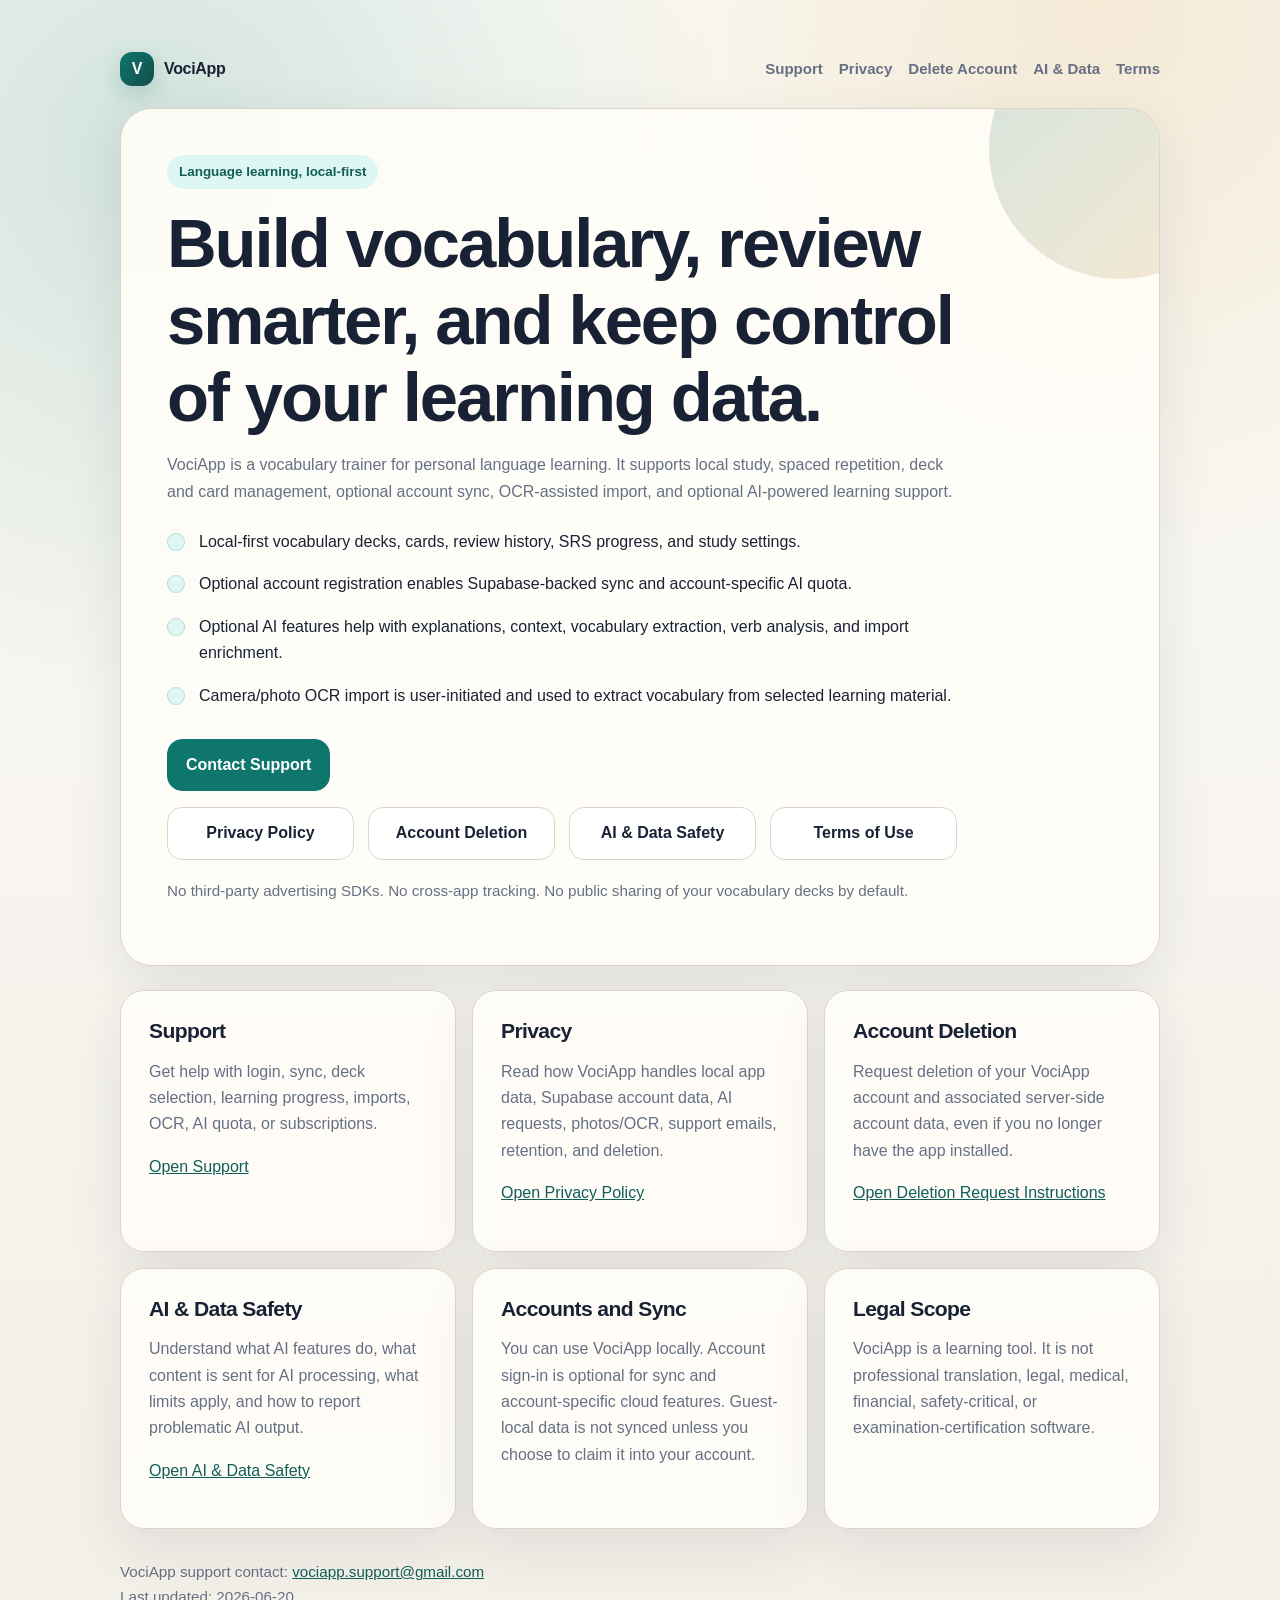
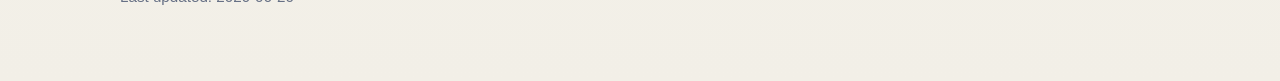
==== index.html @ ee8b1ba9 "Create VociApp support site" ====
<!doctype html>
<html lang="en">
<head>
    <meta charset="utf-8">
    <meta name="viewport" content="width=device-width, initial-scale=1">
    <meta name="description" content="VociApp support, privacy, AI, account deletion, and legal information.">
    <title>VociApp Support</title>
    <link rel="stylesheet" href="styles.css">
</head>
<body>
    <main class="wrap">
        <nav class="nav" aria-label="Main navigation">
            <a class="brand" href="index.html"><span class="brand-mark">V</span><span>VociApp</span></a>
            <div class="nav-links">
                <a href="support.html">Support</a>
                <a href="privacy-policy.html">Privacy</a>
                <a href="account-deletion.html">Delete Account</a>
                <a href="ai-and-data.html">AI & Data</a>
                <a href="terms.html">Terms</a>
            </div>
        </nav>

        <section class="hero">
            <div class="hero-copy">
                <span class="eyebrow">Language learning, local-first</span>
                <h1>Build vocabulary, review smarter, and keep control of your learning data.</h1>
                <p class="muted">VociApp is a vocabulary trainer for personal language learning. It supports local study, spaced repetition, deck and card management, optional account sync, OCR-assisted import, and optional AI-powered learning support.</p>

                <div class="feature-list">
                    <div class="feature-row"><span class="feature-dot"></span><div>Local-first vocabulary decks, cards, review history, SRS progress, and study settings.</div></div>
                    <div class="feature-row"><span class="feature-dot"></span><div>Optional account registration enables Supabase-backed sync and account-specific AI quota.</div></div>
                    <div class="feature-row"><span class="feature-dot"></span><div>Optional AI features help with explanations, context, vocabulary extraction, verb analysis, and import enrichment.</div></div>
                    <div class="feature-row"><span class="feature-dot"></span><div>Camera/photo OCR import is user-initiated and used to extract vocabulary from selected learning material.</div></div>
                </div>

                <div class="actions">
                    <div class="primary-action">
                        <a class="button primary" href="mailto:vociapp.support@gmail.com">Contact Support</a>
                    </div>
                    <div class="secondary-actions">
                        <a class="button" href="privacy-policy.html">Privacy Policy</a>
                        <a class="button" href="account-deletion.html">Account Deletion</a>
                        <a class="button" href="ai-and-data.html">AI & Data Safety</a>
                        <a class="button" href="terms.html">Terms of Use</a>
                    </div>
                </div>

                <p class="micro-note">No third-party advertising SDKs. No cross-app tracking. No public sharing of your vocabulary decks by default.</p>
            </div>
        </section>

        <section class="grid">
            <article class="card">
                <h2>Support</h2>
                <p class="muted">Get help with login, sync, deck selection, learning progress, imports, OCR, AI quota, or subscriptions.</p>
                <p><a href="support.html">Open Support</a></p>
            </article>

            <article class="card">
                <h2>Privacy</h2>
                <p class="muted">Read how VociApp handles local app data, Supabase account data, AI requests, photos/OCR, support emails, retention, and deletion.</p>
                <p><a href="privacy-policy.html">Open Privacy Policy</a></p>
            </article>

            <article class="card">
                <h2>Account Deletion</h2>
                <p class="muted">Request deletion of your VociApp account and associated server-side account data, even if you no longer have the app installed.</p>
                <p><a href="account-deletion.html">Open Deletion Request Instructions</a></p>
            </article>

            <article class="card">
                <h2>AI & Data Safety</h2>
                <p class="muted">Understand what AI features do, what content is sent for AI processing, what limits apply, and how to report problematic AI output.</p>
                <p><a href="ai-and-data.html">Open AI & Data Safety</a></p>
            </article>

            <article class="card">
                <h2>Accounts and Sync</h2>
                <p class="muted">You can use VociApp locally. Account sign-in is optional for sync and account-specific cloud features. Guest-local data is not synced unless you choose to claim it into your account.</p>
            </article>

            <article class="card">
                <h2>Legal Scope</h2>
                <p class="muted">VociApp is a learning tool. It is not professional translation, legal, medical, financial, safety-critical, or examination-certification software.</p>
            </article>
        </section>

        <footer>
            VociApp support contact: <a href="mailto:vociapp.support@gmail.com">vociapp.support@gmail.com</a><br>
            Last updated: 2026-06-20
        </footer>
    </main>
</body>
</html>
---- styles.css ----
:root {
    color-scheme: light;
    --bg: #f2efe7;
    --panel: #fffdf8;
    --panel-strong: #111827;
    --text: #192235;
    --muted: #667085;
    --line: #ddd5c8;
    --accent: #0f766e;
    --accent-strong: #115e59;
    --accent-soft: #dff7f3;
    --gold: #c98213;
    --danger-soft: #fff1f2;
    --danger: #be123c;
    --shadow: rgba(25, 34, 53, 0.09);
}

* {
    box-sizing: border-box;
}

html {
    scroll-behavior: smooth;
}

body {
    margin: 0;
    font-family: ui-sans-serif, -apple-system, BlinkMacSystemFont, "Segoe UI", sans-serif;
    color: var(--text);
    background:
        radial-gradient(circle at 12% 8%, rgba(15, 118, 110, 0.17), transparent 30%),
        radial-gradient(circle at 86% 0%, rgba(201, 130, 19, 0.14), transparent 28%),
        linear-gradient(180deg, #fbfaf5 0%, var(--bg) 100%);
    line-height: 1.65;
}

a {
    color: var(--accent-strong);
}

.wrap {
    max-width: 1080px;
    margin: 0 auto;
    padding: 52px 20px 72px;
}

.nav {
    display: flex;
    align-items: center;
    justify-content: space-between;
    gap: 18px;
    margin-bottom: 22px;
}

.brand {
    display: inline-flex;
    align-items: center;
    gap: 10px;
    color: var(--text);
    text-decoration: none;
    font-weight: 800;
    letter-spacing: -0.02em;
}

.brand-mark {
    width: 34px;
    height: 34px;
    display: inline-grid;
    place-items: center;
    border-radius: 12px;
    color: #fff;
    background: linear-gradient(135deg, var(--accent), #134e4a);
    box-shadow: 0 8px 22px rgba(15, 118, 110, 0.22);
}

.nav-links {
    display: flex;
    flex-wrap: wrap;
    justify-content: flex-end;
    gap: 10px 16px;
    font-size: 0.94rem;
}

.nav-links a {
    color: var(--muted);
    text-decoration: none;
    font-weight: 700;
}

.hero,
.card,
.notice {
    background: rgba(255, 253, 248, 0.92);
    border: 1px solid var(--line);
    box-shadow: 0 18px 55px var(--shadow);
    backdrop-filter: blur(8px);
}

.hero {
    border-radius: 32px;
    padding: clamp(28px, 5vw, 46px);
    overflow: hidden;
    position: relative;
}

.hero::after {
    content: "";
    position: absolute;
    width: 260px;
    height: 260px;
    right: -90px;
    top: -90px;
    border-radius: 999px;
    background: linear-gradient(135deg, rgba(15, 118, 110, 0.18), rgba(201, 130, 19, 0.16));
    pointer-events: none;
}

.card,
.notice {
    border-radius: 24px;
    padding: 28px;
}

.notice {
    margin-top: 24px;
    background: rgba(223, 247, 243, 0.75);
}

.notice.warning {
    background: var(--danger-soft);
    border-color: rgba(190, 18, 60, 0.22);
}

.hero-copy {
    max-width: 790px;
    position: relative;
    z-index: 1;
}

.eyebrow {
    display: inline-block;
    padding: 6px 12px;
    border-radius: 999px;
    background: var(--accent-soft);
    color: var(--accent-strong);
    font-size: 0.84rem;
    font-weight: 800;
    margin-bottom: 16px;
}

h1,
h2,
h3 {
    line-height: 1.12;
    margin: 0 0 16px;
    letter-spacing: -0.03em;
}

h1 {
    font-size: clamp(2.15rem, 6vw, 4.3rem);
}

h2 {
    font-size: 1.32rem;
}

h3 {
    font-size: 1.05rem;
    margin-top: 24px;
}

.stacked h2 {
    margin-top: 30px;
    padding-top: 26px;
    border-top: 1px solid var(--line);
}

p,
ul,
ol {
    margin: 0 0 16px;
}

ul,
ol {
    padding-left: 22px;
}

li + li {
    margin-top: 6px;
}

.muted,
.meta,
.micro-note,
footer {
    color: var(--muted);
}

.meta {
    margin-bottom: 24px;
}

.actions,
.grid,
.feature-list,
.table-grid {
    display: grid;
    gap: 16px;
}

.actions {
    margin-top: 30px;
}

.primary-action {
    display: flex;
    justify-content: flex-start;
}

.secondary-actions {
    display: grid;
    grid-template-columns: repeat(auto-fit, minmax(175px, 1fr));
    gap: 14px;
}

.grid {
    grid-template-columns: repeat(auto-fit, minmax(255px, 1fr));
    margin-top: 24px;
}

.feature-list {
    margin-top: 24px;
}

.feature-row {
    display: grid;
    grid-template-columns: 20px 1fr;
    gap: 12px;
    align-items: start;
}

.feature-dot {
    width: 18px;
    height: 18px;
    border-radius: 999px;
    background: var(--accent-soft);
    border: 1px solid rgba(15, 118, 110, 0.22);
    position: relative;
    top: 4px;
}

.legal-links {
    display: flex;
    flex-wrap: wrap;
    gap: 14px;
    margin-top: 16px;
}

.legal-links a,
.secondary-link {
    color: var(--accent-strong);
    text-decoration: none;
    font-weight: 800;
}

.secondary-link {
    display: inline-block;
    margin-bottom: 24px;
}

.button,
.cta {
    display: inline-flex;
    align-items: center;
    justify-content: center;
    min-height: 48px;
    padding: 12px 18px;
    border-radius: 15px;
    text-decoration: none;
    font-weight: 800;
}

.button {
    border: 1px solid var(--line);
    color: var(--text);
    background: #fff;
}

.button.primary,
.cta {
    background: var(--accent);
    border: 1px solid var(--accent);
    color: #fff;
}

.badge {
    display: inline-flex;
    align-items: center;
    gap: 8px;
    border-radius: 999px;
    background: #fff;
    border: 1px solid var(--line);
    padding: 7px 11px;
    font-size: 0.86rem;
    font-weight: 800;
    color: var(--accent-strong);
    margin: 4px 6px 4px 0;
}

.table-grid {
    grid-template-columns: minmax(160px, 0.8fr) minmax(220px, 1.2fr) minmax(220px, 1.2fr);
    border: 1px solid var(--line);
    border-radius: 18px;
    overflow: hidden;
    gap: 0;
    margin: 18px 0;
}

.table-grid > div {
    padding: 14px;
    border-bottom: 1px solid var(--line);
    background: #fff;
}

.table-grid > div:nth-child(3n+1) {
    font-weight: 800;
    background: #fbfaf5;
}

.table-grid > div:nth-last-child(-n+3) {
    border-bottom: 0;
}

.micro-note {
    margin-top: 18px;
    font-size: 0.95rem;
}

footer {
    margin-top: 30px;
    font-size: 0.95rem;
}

@media (max-width: 760px) {
    .nav {
        align-items: flex-start;
        flex-direction: column;
    }

    .nav-links {
        justify-content: flex-start;
    }

    .secondary-actions,
    .table-grid {
        grid-template-columns: 1fr;
    }

    .table-grid > div,
    .table-grid > div:nth-last-child(-n+3) {
        border-bottom: 1px solid var(--line);
    }

    .hero,
    .card,
    .notice {
        padding: 24px;
    }
}
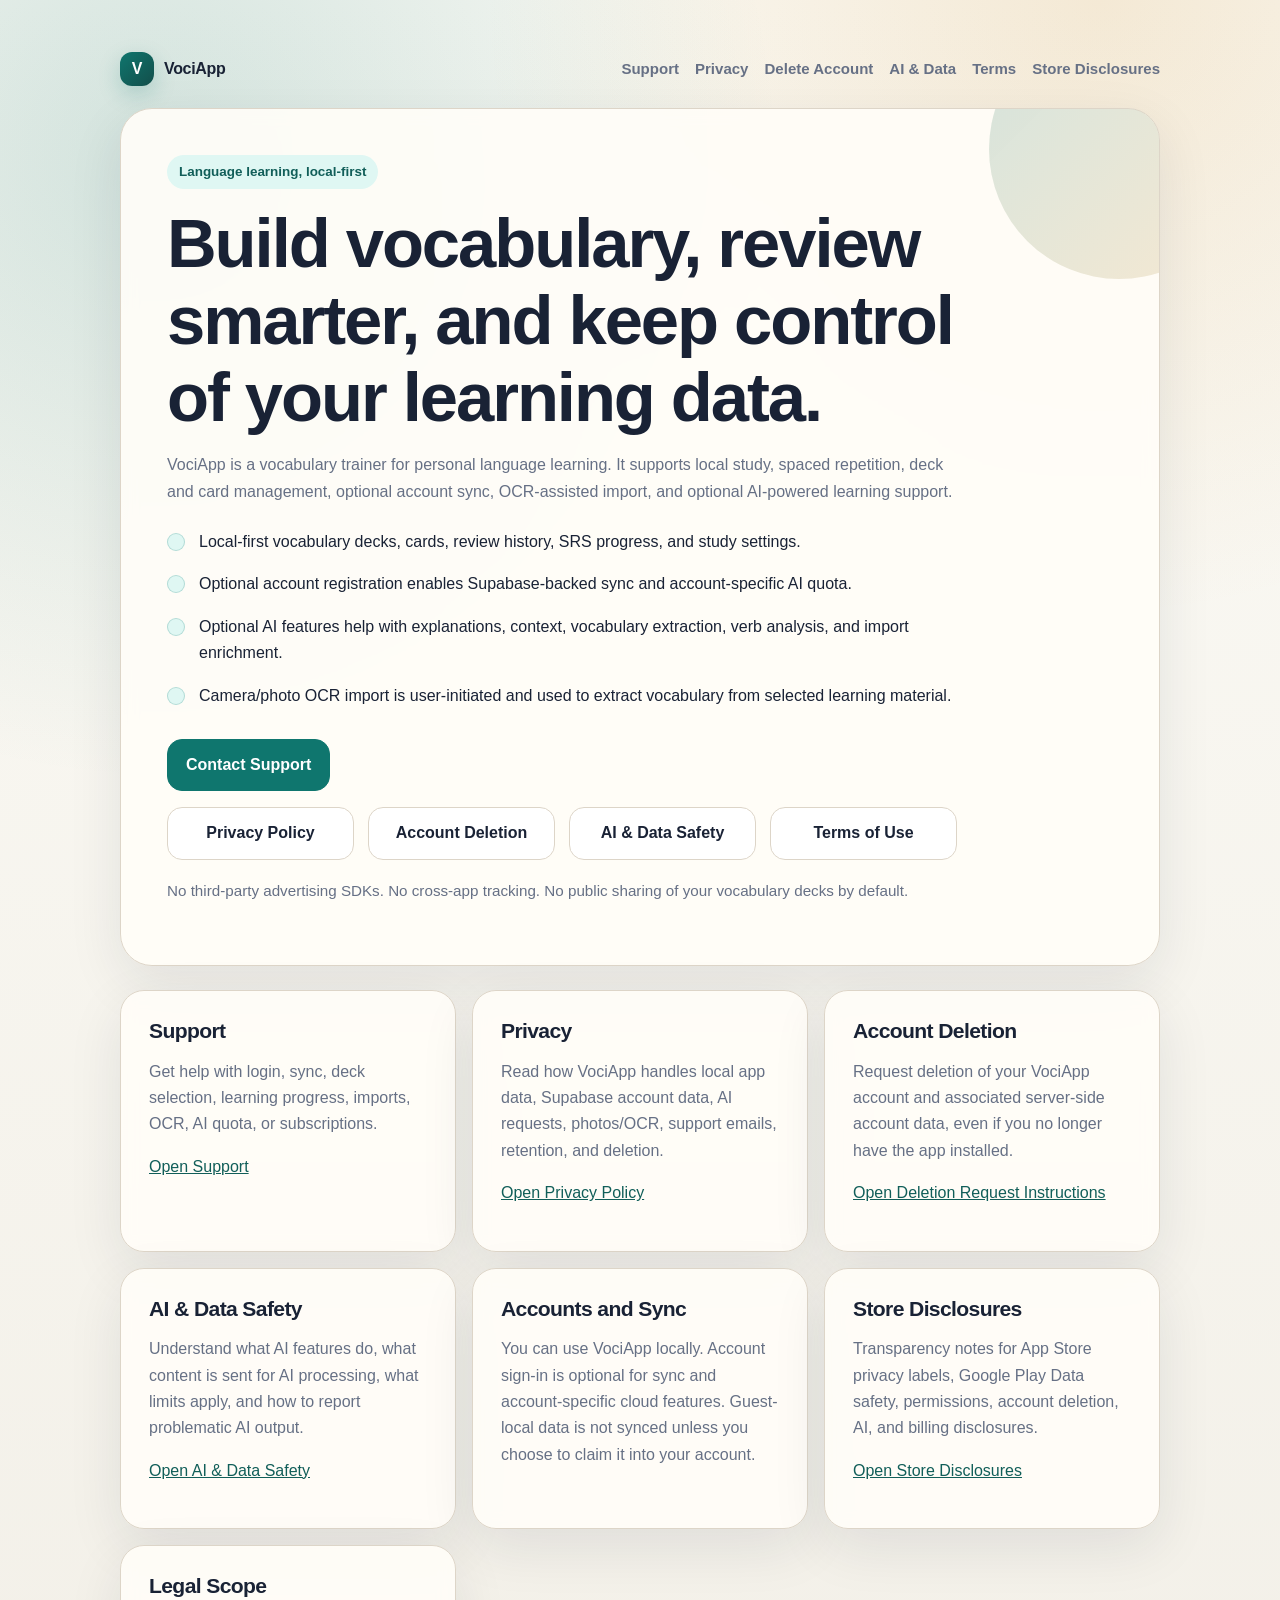
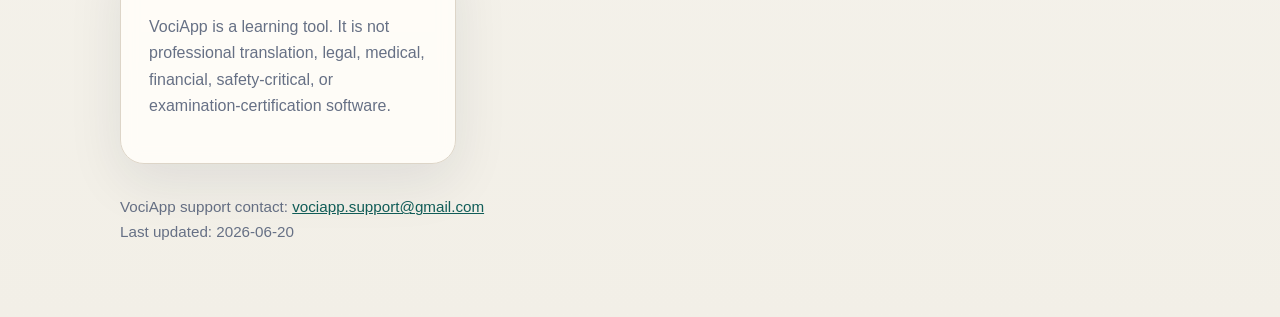
==== commit 7f727d20: "Expand support site for worldwide store readiness" ====
--- a/index.html
+++ b/index.html
@@ -17,6 +17,7 @@
                 <a href="account-deletion.html">Delete Account</a>
                 <a href="ai-and-data.html">AI & Data</a>
                 <a href="terms.html">Terms</a>
+                <a href="store-disclosures.html">Store Disclosures</a>
             </div>
         </nav>
 
@@ -80,6 +81,12 @@
             </article>
 
             <article class="card">
+                <h2>Store Disclosures</h2>
+                <p class="muted">Transparency notes for App Store privacy labels, Google Play Data safety, permissions, account deletion, AI, and billing disclosures.</p>
+                <p><a href="store-disclosures.html">Open Store Disclosures</a></p>
+            </article>
+
+            <article class="card">
                 <h2>Legal Scope</h2>
                 <p class="muted">VociApp is a learning tool. It is not professional translation, legal, medical, financial, safety-critical, or examination-certification software.</p>
             </article>
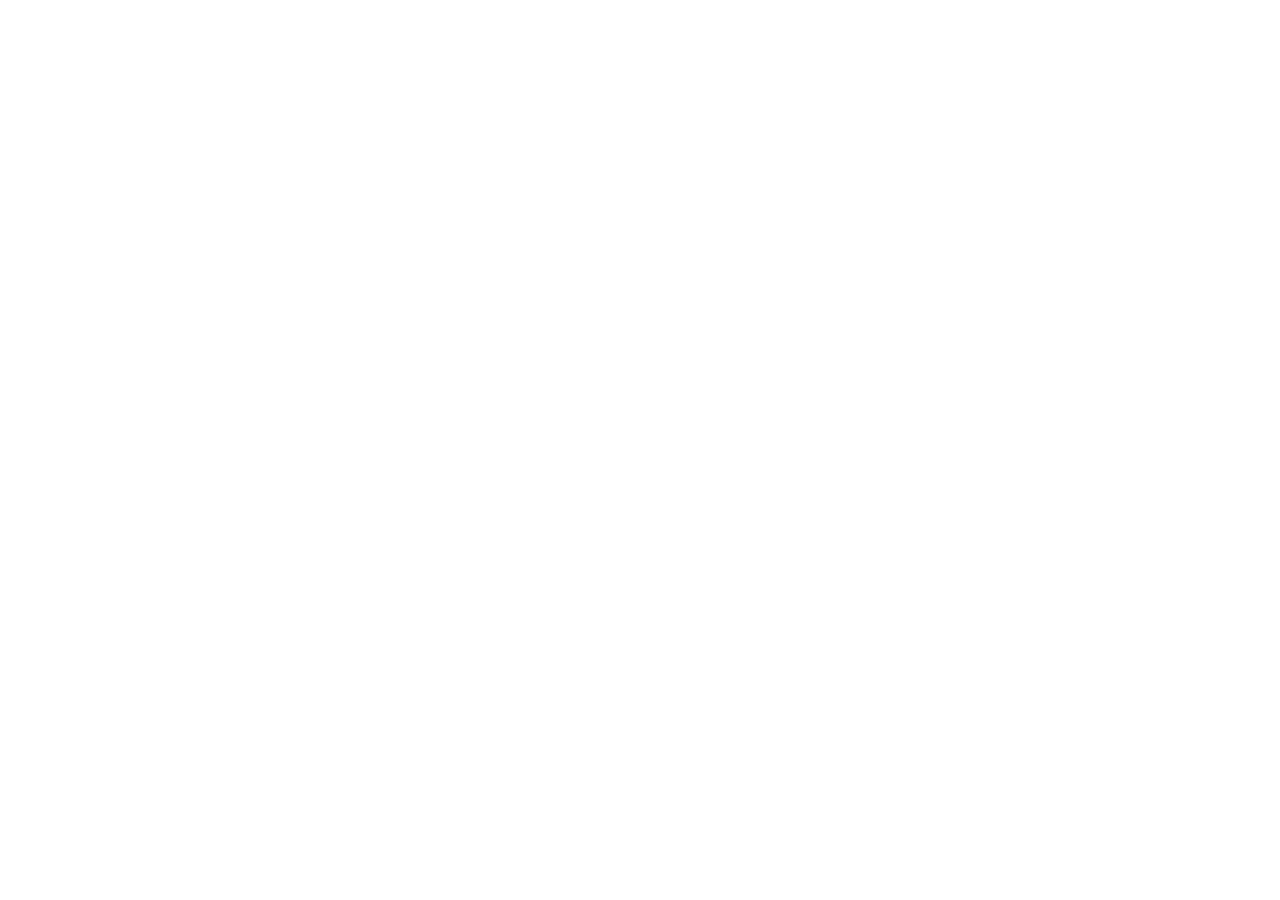
==== commit 0dc21e06: "Redirect every page to its domtelier.com equivalent VociApp 3.0 is live on iOS and macOS and links t" ====
--- a/index.html
+++ b/index.html
@@ -3,99 +3,14 @@
 <head>
     <meta charset="utf-8">
     <meta name="viewport" content="width=device-width, initial-scale=1">
-    <meta name="description" content="VociApp support, privacy, AI, account deletion, and legal information.">
-    <title>VociApp Support</title>
-    <link rel="stylesheet" href="styles.css">
+    <meta name="robots" content="noindex">
+    <title>VociApp has moved</title>
+    <link rel="canonical" href="https://www.domtelier.com/apps/vociapp">
+    <meta http-equiv="refresh" content="0; url=https://www.domtelier.com/apps/vociapp">
+    <script>location.replace("https://www.domtelier.com/apps/vociapp" + location.hash);</script>
 </head>
 <body>
-    <main class="wrap">
-        <nav class="nav" aria-label="Main navigation">
-            <a class="brand" href="index.html"><span class="brand-mark">V</span><span>VociApp</span></a>
-            <div class="nav-links">
-                <a href="support.html">Support</a>
-                <a href="privacy-policy.html">Privacy</a>
-                <a href="account-deletion.html">Delete Account</a>
-                <a href="ai-and-data.html">AI & Data</a>
-                <a href="terms.html">Terms</a>
-                <a href="store-disclosures.html">Store Disclosures</a>
-            </div>
-        </nav>
-
-        <section class="hero">
-            <div class="hero-copy">
-                <span class="eyebrow">Language learning, local-first</span>
-                <h1>Build vocabulary, review smarter, and keep control of your learning data.</h1>
-                <p class="muted">VociApp is a vocabulary trainer for personal language learning. It supports local study, spaced repetition, deck and card management, optional account sync, OCR-assisted import, and optional AI-powered learning support.</p>
-
-                <div class="feature-list">
-                    <div class="feature-row"><span class="feature-dot"></span><div>Local-first vocabulary decks, cards, review history, SRS progress, and study settings.</div></div>
-                    <div class="feature-row"><span class="feature-dot"></span><div>Optional account registration enables Supabase-backed sync and account-specific AI quota.</div></div>
-                    <div class="feature-row"><span class="feature-dot"></span><div>Optional AI features help with explanations, context, vocabulary extraction, verb analysis, and import enrichment.</div></div>
-                    <div class="feature-row"><span class="feature-dot"></span><div>Camera/photo OCR import is user-initiated and used to extract vocabulary from selected learning material.</div></div>
-                </div>
-
-                <div class="actions">
-                    <div class="primary-action">
-                        <a class="button primary" href="mailto:vociapp.support@gmail.com">Contact Support</a>
-                    </div>
-                    <div class="secondary-actions">
-                        <a class="button" href="privacy-policy.html">Privacy Policy</a>
-                        <a class="button" href="account-deletion.html">Account Deletion</a>
-                        <a class="button" href="ai-and-data.html">AI & Data Safety</a>
-                        <a class="button" href="terms.html">Terms of Use</a>
-                    </div>
-                </div>
-
-                <p class="micro-note">No third-party advertising SDKs. No cross-app tracking. No public sharing of your vocabulary decks by default.</p>
-            </div>
-        </section>
-
-        <section class="grid">
-            <article class="card">
-                <h2>Support</h2>
-                <p class="muted">Get help with login, sync, deck selection, learning progress, imports, OCR, AI quota, or subscriptions.</p>
-                <p><a href="support.html">Open Support</a></p>
-            </article>
-
-            <article class="card">
-                <h2>Privacy</h2>
-                <p class="muted">Read how VociApp handles local app data, Supabase account data, AI requests, photos/OCR, support emails, retention, and deletion.</p>
-                <p><a href="privacy-policy.html">Open Privacy Policy</a></p>
-            </article>
-
-            <article class="card">
-                <h2>Account Deletion</h2>
-                <p class="muted">Request deletion of your VociApp account and associated server-side account data, even if you no longer have the app installed.</p>
-                <p><a href="account-deletion.html">Open Deletion Request Instructions</a></p>
-            </article>
-
-            <article class="card">
-                <h2>AI & Data Safety</h2>
-                <p class="muted">Understand what AI features do, what content is sent for AI processing, what limits apply, and how to report problematic AI output.</p>
-                <p><a href="ai-and-data.html">Open AI & Data Safety</a></p>
-            </article>
-
-            <article class="card">
-                <h2>Accounts and Sync</h2>
-                <p class="muted">You can use VociApp locally. Account sign-in is optional for sync and account-specific cloud features. Guest-local data is not synced unless you choose to claim it into your account.</p>
-            </article>
-
-            <article class="card">
-                <h2>Store Disclosures</h2>
-                <p class="muted">Transparency notes for App Store privacy labels, Google Play Data safety, permissions, account deletion, AI, and billing disclosures.</p>
-                <p><a href="store-disclosures.html">Open Store Disclosures</a></p>
-            </article>
-
-            <article class="card">
-                <h2>Legal Scope</h2>
-                <p class="muted">VociApp is a learning tool. It is not professional translation, legal, medical, financial, safety-critical, or examination-certification software.</p>
-            </article>
-        </section>
-
-        <footer>
-            VociApp support contact: <a href="mailto:vociapp.support@gmail.com">vociapp.support@gmail.com</a><br>
-            Last updated: 2026-06-20
-        </footer>
-    </main>
+    <p>VociApp has moved to <a href="https://www.domtelier.com/apps/vociapp">https://www.domtelier.com/apps/vociapp</a>.</p>
+    <p>Support: <a href="mailto:vociapp@domtelier.com">vociapp@domtelier.com</a></p>
 </body>
 </html>
